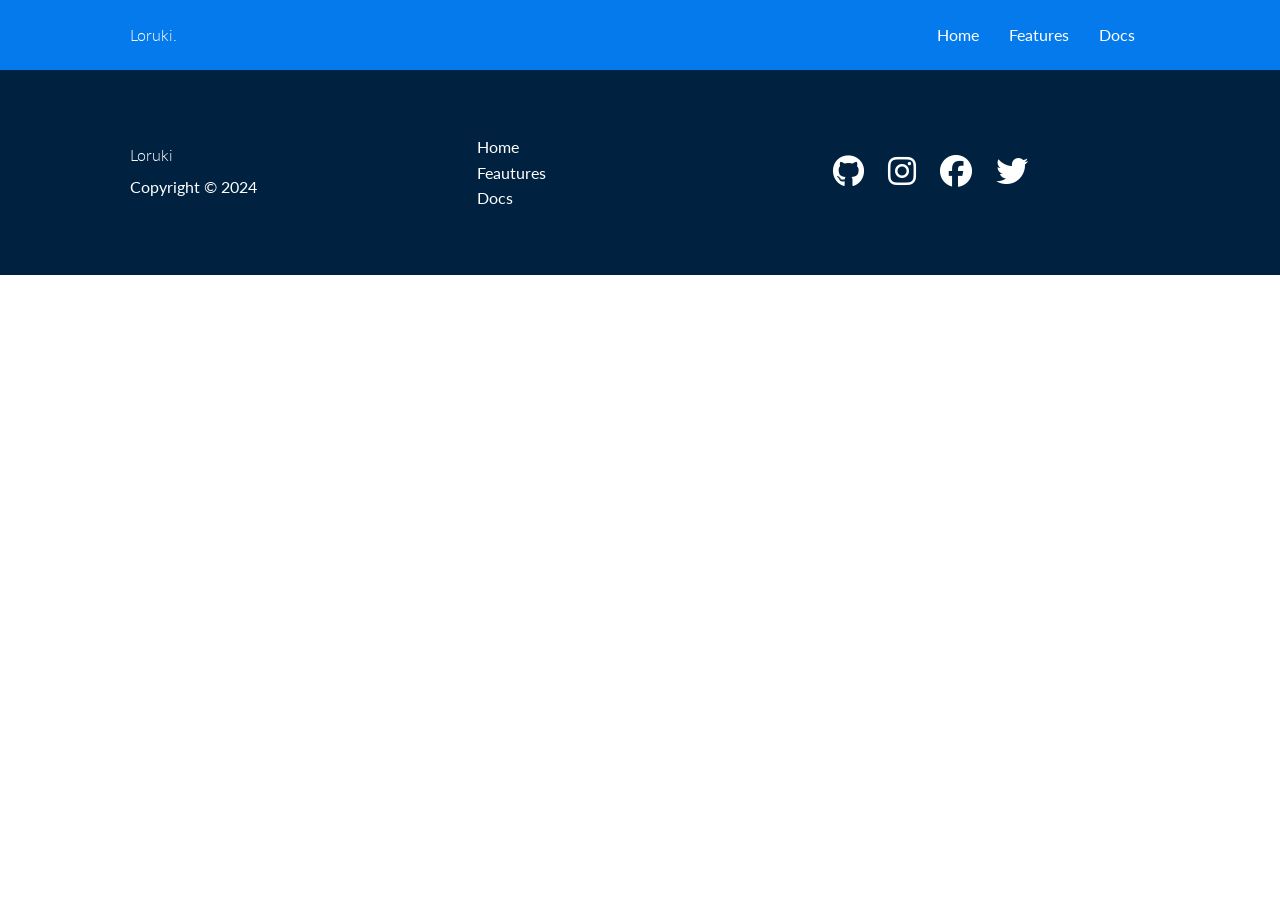
==== docs.html @ 044e7ea6 "created features page" ====
<!DOCTYPE html>
<html lang="en">
<head>
    <meta charset="UTF-8">
    <meta name="viewport" content="width=device-width, initial-scale=1.0">
    <!-- CDN LINKS -->
    <!-- FONT AWESOME -->
    <link rel="stylesheet" href="https://cdnjs.cloudflare.com/ajax/libs/font-awesome/6.5.2/css/all.min.css" integrity="sha512-SnH5WK+bZxgPHs44uWIX+LLJAJ9/2PkPKZ5QiAj6Ta86w+fsb2TkcmfRyVX3pBnMFcV7oQPJkl9QevSCWr3W6A==" crossorigin="anonymous" referrerpolicy="no-referrer" />
    <!-- LATO FONT LINK - GOOGLE FONTS -->
    <link rel="preconnect" href="https://fonts.googleapis.com">
<link rel="preconnect" href="https://fonts.gstatic.com" crossorigin>
<link href="https://fonts.googleapis.com/css2?family=Lato:wght@300&display=swap" rel="stylesheet">
    <!-- CSS LINKS -->
    <link rel="stylesheet" href="./assets/stylesheets/meyersreset.css">
    <link rel="stylesheet" href="./assets/stylesheets/styles.css">
    <link rel="stylesheet" href="./assets/stylesheets/utilities.css">
    <title>Loruki | Cloud Hosting for Everyone</title>

</head>
<body>
    <header>
        <div class="navbar">
            <div class="container flex">
                <h1 class="logo">Loruki.</h1>

                <nav>
                    <ul>
                        <li><a href="index.html">Home</a></li>
                        <li><a href="features.html">Features</a></li>
                        <li><a href="docs.html">Docs</a></li>
                    </ul>
                </nav>
            </div>
        </div>
    </header>
    
    <!-- Footer -->

    <footer class="footer bg-dark py-5">
        <div class="container grid grid-3">
            <div>
                <h1>Loruki</h1>
                <p>Copyright &copy; 2024</p>
            </div>
            
            <nav>
                <ul>
                    <li><a href="index.html">Home</a></li>
                    <li><a href="features.html">Feautures</a></li>
                    <li><a href="docs.html">Docs</a></li>
                </ul>
            </nav>
            
            <div class="social">
                <a href="#"><i class="fab fa-github fa-2x"></i></a>
                <a href="#"><i class="fab fa-instagram fa-2x"></i></a>
                <a href="#"><i class="fab fa-facebook fa-2x"></i></a>
                <a href="#"><i class="fab fa-twitter fa-2x"></i></a>
            </div>
        </div>
    </footer>
</body>
</html>
---- assets/stylesheets/meyersreset.css ----
/* http://meyerweb.com/eric/tools/css/reset/ 
   v2.0 | 20110126
   License: none (public domain)
*/

html, body, div, span, applet, object, iframe,
h1, h2, h3, h4, h5, h6, p, blockquote, pre,
a, abbr, acronym, address, big, cite, code,
del, dfn, em, img, ins, kbd, q, s, samp,
small, strike, strong, sub, sup, tt, var,
b, u, i, center,
dl, dt, dd, ol, ul, li,
fieldset, form, label, legend,
table, caption, tbody, tfoot, thead, tr, th, td,
article, aside, canvas, details, embed, 
figure, figcaption, footer, header, hgroup, 
menu, nav, output, ruby, section, summary,
time, mark, audio, video {
	margin: 0;
	padding: 0;
	border: 0;
	font-size: 100%;
	font: inherit;
	vertical-align: baseline;
}
/* HTML5 display-role reset for older browsers */
article, aside, details, figcaption, figure, 
footer, header, hgroup, menu, nav, section {
	display: block;
}
body {
	line-height: 1;
}
ol, ul {
	list-style: none;
}
blockquote, q {
	quotes: none;
}
blockquote:before, blockquote:after,
q:before, q:after {
	content: '';
	content: none;
}
table {
	border-collapse: collapse;
	border-spacing: 0;
}
---- assets/stylesheets/styles.css ----
:root {
    --primary-color: #047aed;
    --secondary-color: #1c3fa8;
    --dark-color: #002240;
    --light-color: #f4f4f4;
}

* {
    box-sizing: border-box;
}

body {
    font-family: "Lato", sans-serif;
    color: #333;
    line-height: 1.6;
}

h1,
h2 {
    font-weight: 300;
    line-height:  1.2;
    margin: 10px 0;
}

p{
    margin: 10px 0;
}

img {
    width: 100%;
}

a {
    text-decoration: none;
}
/* 
===========================================================

N A V B A R

===========================================================
*/

.navbar {
    background-color: var(--primary-color);
    color: #fff;
    height: 70px;
}

.navbar ul{
    display: flex;
}

.navbar .flex {
    justify-content: space-between;
}

.navbar a{
    color: #fff;
    padding: 10px;
    margin: 0 5px;
}

.navbar a:hover {
    border-bottom:  2px solid #fff;
}

.navbar .flex {
    justify-content: space-between;
}

/* 
===========================================================

S H O W C A S E

===========================================================
*/

.showcase{
    height: 400px;
    background-color: var(--primary-color);
    color: #fff;
    position: relative;
}

.showcase h1{
    font-size: 40px;
}

.showcase p {
    margin: 20px 0;
}

.showcase .grid {
    grid-template-columns: 50% 40%;
    overflow: visible;
    gap: 30px;
}

.showcase-form {
    position: relative;
    top: 60px;
    height: 350px;
    width: 400px;
    padding: 40px;
    z-index: 100;
}

.showcase-form .form-control{
    margin: 30px 0;
}

.showcase-form input[type='text'],
.showcase-form input[type='email'] {
    border: 0;
    border-bottom: 1px solid #b4becb;
    width: 100%;
    padding: 3px;
    font-size: 16px;
}

.showcase-form input:focus {
    outline: none;
}

.showcase::before,
.showcase::after {
    content:'';
    position: absolute;
    height: 100px;
    bottom: -70px;
    right: 0;
    left: 0;
    background: #fff;
    transform: skewY(-2deg);
    -webkit-transform: skewY(-2deg);
       -moz-transform: skewY(-2deg);
        -ms-transform: skewY(-2deg);
}

/* 
===========================================================

S T A T S

===========================================================
*/

.stats {
    padding-top: 100px;
}

.container .stats-heading {
    max-width: 500px;
    margin: auto;
}

.stats .grid h3 {
    font-size: 35px;
}

.stats .grid p {
    font-size: 20px;
    font-weight: bold;
}

/* 
===========================================================

C L I

===========================================================
*/

.cli .grid {
    grid-template-columns: repeat(3, 1fr);
    grid-template-rows: repeat (2, 1fr);
}

.cli .grid > *:first-child {
    grid-column: 1 / span 2;
    grid-row: 1 / span 2;
}

/* 
===========================================================

C L O U D

===========================================================
*/

.cloud .grid {
    grid-template-columns: 4fr 3fr;
}

/* 
===========================================================

L A N G U A G E S

===========================================================
*/

.languages .flex{
    flex-wrap: wrap;
}
.languages .card{
    text-align: center;
    margin: 18px 10px;
    transition: transform 0.2s ease-in;
}

.languages .card h4 {
    font-size: 20px;
    margin-bottom:  10px;
}

.languages .card:hover {
    transform: translateY(-15px);
}

/* 
===========================================================

F E A T U R E S

===========================================================
*/

.features-head img{
    width: 200px;
    justify-self: flex-end;
}

.features-sub-head img {
    width: 300px;
    justify-self: flex-end;
}

/* 
===========================================================

F O O T E R

===========================================================
*/

.footer .social a {
    margin: 0 10px;
}

/* 
===========================================================

T A B L E T S   &   U N D E R

===========================================================
*/

@media (max-width: 768px){

    .grid,
    .showcase .grid,
    .stats .grid,
    .cli .grid,
    .cloud .grid {
        grid-template-columns:  1fr;
        grid-template-rows: 1fr;
    }

    .showcase {
        height: auto;
    }

    .showcase-text {
        text-align: center;
        margin-top: 40px;
    }

    .showcase-form {
        justify-self: center;
        margin: auto;
    }

    .cli .grid > *:first-child {
        grid-column: 1;
        grid-row: 1;
    }
}

/* 
===========================================================

M O B I L E

===========================================================
*/

@media (max-width: 500px){
    .navbar {
        height: 110px;
    }

    .navbar .flex {
        flex-direction: column;
    }

    .navbar ul {
        padding: 10px;
        background-color: rgba(0,0,0, 0.1);
    }
}
---- assets/stylesheets/utilities.css ----
/* 
===========================================================

U T I L I T I E S

===========================================================
*/

.container {
    max-width: 1100px;
    margin: 0 auto;
    overflow: auto;

    padding: 0 40px;
}

.card {
    background-color: #fff;
    color: #333;
    border-radius: 10px;
    box-shadow: 0 3px 10px rgba(0,0,0,0.3);                    
    padding: 20px;
    margin: 10px;
}

.btn {
    display: inline-block;
    padding: 10px 30px;
    cursor: pointer;
    background: var(--primary-color);
    color: #fff;
    border: none;
    border-radius: 5px;
}

.btn-outline{
    background-color: transparent;
    border: 1px #fff solid;
}

.btn:hover{
    transform: scale(0.98);
}

/* Backgrounds & Colored Buttons */

.bg-primary,
.btn-primary {
    background-color: var(--primary-color);
    color: #fff;
}

.bg-secondary,
.btn-secondary {
    background-color: var(--secondary-color);
    color: #fff;
}

.bg-dark,
.btn-dark {
    background-color: var(--dark-color);
    color: #fff;
}

.bg-primary a,
.btn-primary a,
.bg-secondary a, 
.btn-secondary a,
.bg-dark a,
.btn-dark a {
    color: #fff;
}

.bg-light,
.btn-light {
    background-color: var(--light-color);
    color: #333;
}

/* Text Sizes */

.lead {
    font-size: 20px;
}

.sm {
    font-size: 1rem;
}

.md {
    font-size: 2rem;
}

.lg {
    font-size: 3rem;
}

.xl {
    font-size: 4rem;
}

.text-center {
    text-align: center;
}

.flex {
    display: flex;
    justify-content: center;
    align-items: center;
    height: 100%
}

.grid {
    display: grid;
    grid-template-columns: 49% 49%;
    gap: 20px;
    justify-content: center;
    align-items: center;
}

.grid-3 {
    grid-template-columns: repeat(3, 1fr);
}

/*===== Margins on the Y-Axis =====*/

.my-1{
    margin: 1rem 0;
}

.my-2{
    margin: 1.5rem 0; 
}

.my-3{
    margin: 2rem 0;
}

.my-4{
    margin: 3rem 0;
}

.my-5 {
    margin: 4rem 0;
}


/*===== Margins all around =====*/

.m-1{
    margin: 1rem;
}

.m-2{
    margin: 1.5rem; 
}

.m-3{
    margin: 2rem;
}

.m-4{
    margin: 3rem;
}

.m-5 {
    margin: 4rem;
}

/*===== Padding on the Y-Axis =====*/

.py-1{
    padding: 1rem 0;
}

.py-2{
    padding: 1.5rem 0; 
}

.py-3{
    padding: 2rem 0;
}

.py-4{
    padding: 3rem 0;
}

.py-5 {
    padding: 4rem 0;
}

/* Padding all around */
.p-1{
    padding: 1rem;
}

.p-2{
    padding: 1.5rem; 
}

.p-3{
    padding: 2rem;
}

.p-4{
    padding: 3rem;
}

.p-5 {
    padding: 4rem;
}
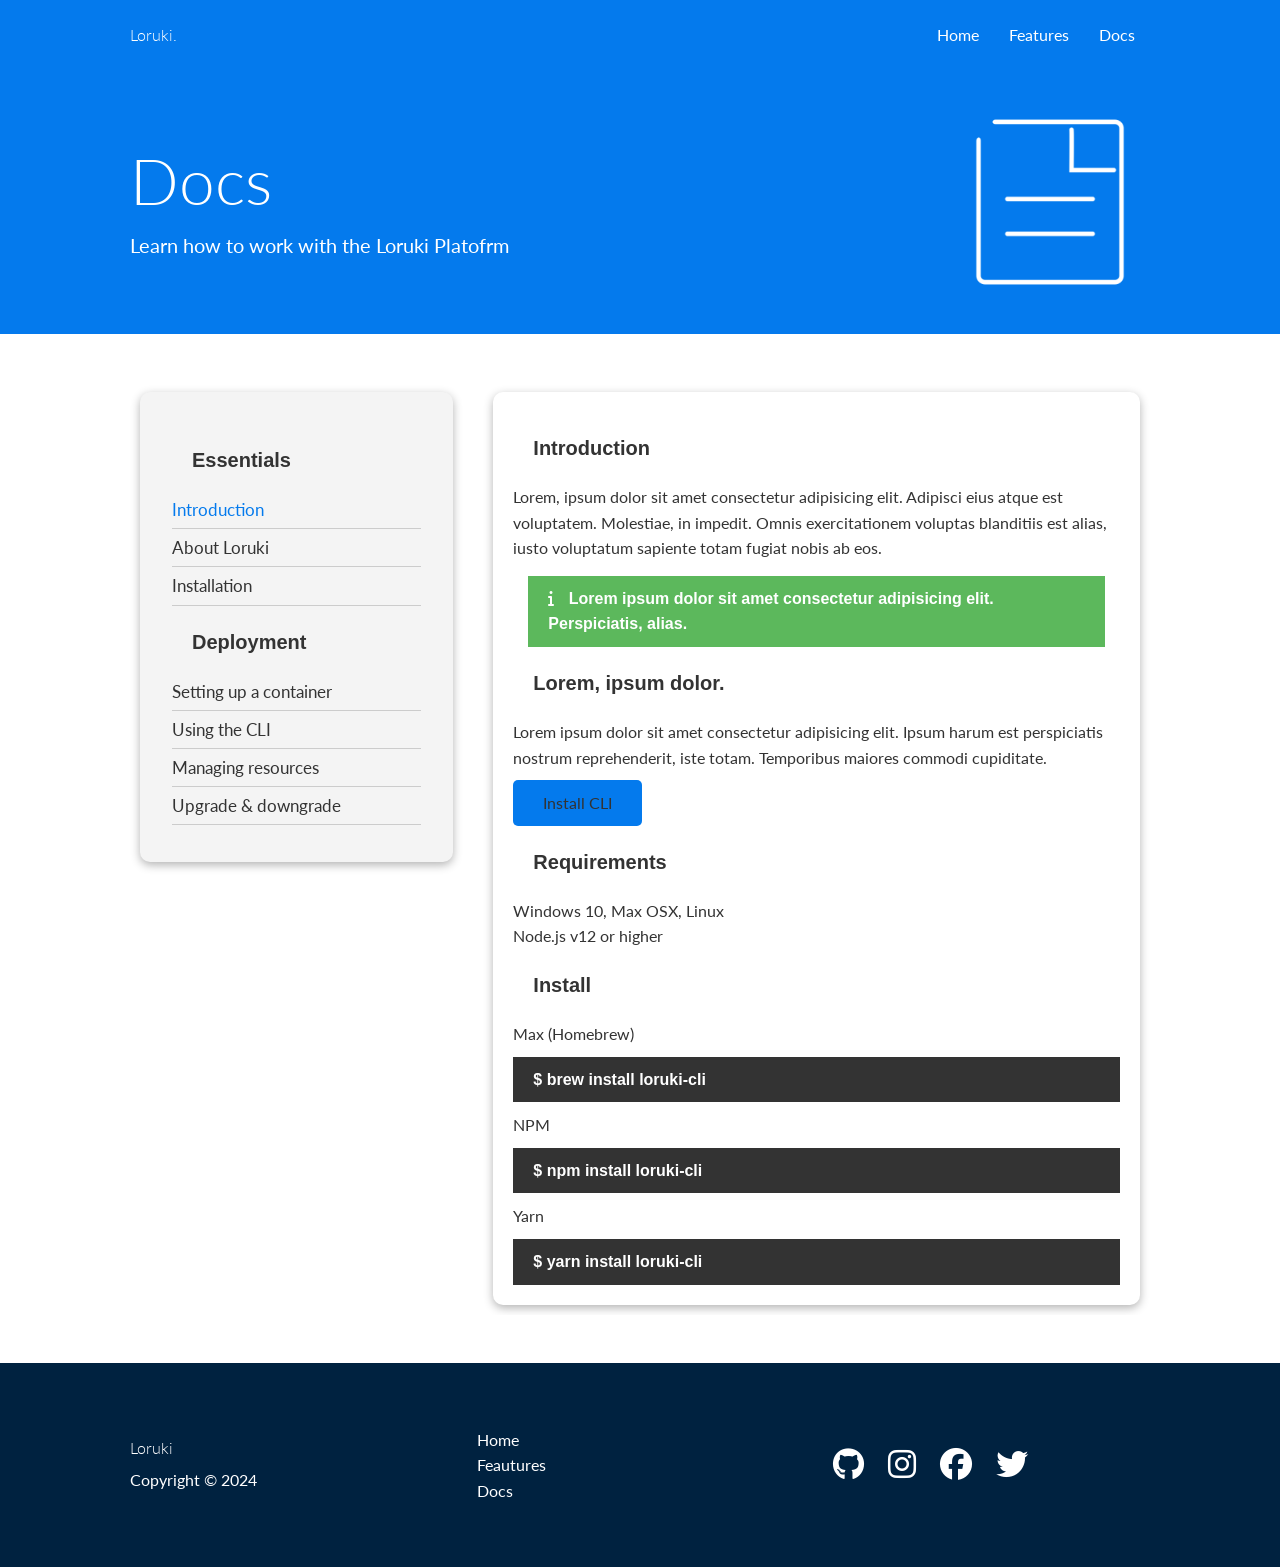
==== commit acda27b2: "completed docs page" ====
--- a/docs.html
+++ b/docs.html
@@ -34,6 +34,81 @@
         </div>
     </header>
     
+    <!-- Head -->
+
+    <section class="docs-head bg-primary py-3">
+        <div class="container grid">
+            <div>
+                <h1 class="xl">Docs</h1>
+                <p class="lead">
+                    Learn how to work with the Loruki Platofrm
+                </p>
+            </div>
+            <img src="./assets/images/docs.png" alt="">
+        </div>
+    </section>
+
+
+    <!-- Docs Main -->
+
+    <section class="docs-main my-4">
+        <div class="container grid">
+            <div class="card bg-light p-3">
+                <h3 class="my-2">Essentials</h3>
+                <nav>
+                    <ul>
+                        <li><a id="text-primary" href="">Introduction</a></li>
+                        <li><a href="">About Loruki</a></li>
+                        <li><a href="">Installation</a></li>
+                    </ul>
+                </nav>
+
+                <h3 class="my-2">Deployment</h3>
+                <nav>
+                    <ul>
+                        <li><a href="">Setting up a container</a></li>
+                        <li><a href="">Using the CLI</a></li>
+                        <li><a href="">Managing resources</a></li>
+                        <li><a href="">Upgrade & downgrade</a></li>
+                    </ul>
+                </nav>
+
+            </div>
+            <div class="card">
+                <h3>Introduction</h3>
+                <p>Lorem, ipsum dolor sit amet consectetur adipisicing elit. 
+                    Adipisci eius atque est voluptatem. Molestiae, in impedit.
+                     Omnis exercitationem voluptas blanditiis est alias,
+                      iusto voluptatum sapiente totam fugiat nobis ab eos.
+                </p>
+
+                <div class="alert alert-success">
+                    <i class="fas fa-info"></i> Lorem ipsum dolor sit amet consectetur adipisicing elit. Perspiciatis, alias.
+                </div>
+                
+                <h3>Lorem, ipsum dolor.</h3>
+                <p>Lorem ipsum dolor sit amet consectetur adipisicing elit. Ipsum harum est perspiciatis nostrum reprehenderit, 
+                    iste totam. Temporibus maiores commodi cupiditate.
+                </p>
+                <a href="#" class="btn btn-primary">Install CLI</a>
+
+                <h3>Requirements</h3>
+                <ul>
+                    <li>Windows 10, Max OSX, Linux</li>
+                    <li>Node.js v12 or higher</li>
+                </ul>
+                
+                <h3>Install</h3>
+                <p>Max (Homebrew)</p>
+                <pre><code>$ brew install loruki-cli</code></pre>
+                <p>NPM</p>
+                <pre><code>$ npm install loruki-cli</code></pre>
+                <p>Yarn</p>
+                <pre><code>$ yarn install loruki-cli</code></pre>
+            </div>
+        </div>
+    </section>
+    
     <!-- Footer -->
 
     <footer class="footer bg-dark py-5">
--- a/assets/stylesheets/styles.css
+++ b/assets/stylesheets/styles.css
@@ -3,6 +3,8 @@
     --secondary-color: #1c3fa8;
     --dark-color: #002240;
     --light-color: #f4f4f4;
+    --success-color: #5cb85c;
+    --error-color: #d9534f;
 }
 
 * {
@@ -32,6 +34,13 @@
 
 a {
     text-decoration: none;
+}
+
+code, pre {
+    background-color: #333;
+    color: #fff;
+    padding: 10px;
+    font-weight: bold;
 }
 /* 
 ===========================================================
@@ -229,7 +238,8 @@
 ===========================================================
 */
 
-.features-head img{
+.features-head img,
+.docs-head img{
     width: 200px;
     justify-self: flex-end;
 }
@@ -238,6 +248,63 @@
     width: 300px;
     justify-self: flex-end;
 }
+
+.features-main  .card > i{
+    margin-right: 20px;
+}
+
+.features-main .grid {
+    padding: 30px;
+}
+
+.features-main .grid > *:first-child {
+    grid-column: 1 / span 3;;
+}
+
+.features-main .grid > *:nth-child(2) {
+    grid-column: 1 / span 2;;
+}
+
+/* 
+===========================================================
+
+D O C S
+
+===========================================================
+*/
+
+.docs-main h3 {
+    font-size: 20px;
+    font-weight: bold;
+    margin: 20px
+}
+
+.docs-main .grid {
+    grid-template-columns: 1fr 2fr;
+    align-items: flex-start;
+    text-decoration: none;
+}
+
+.docs-main nav li {
+    font-size: 17px;
+    padding-bottom: 5px;
+    margin-bottom: 5px;
+    border-bottom: 1px #ccc solid;
+
+}
+
+.docs-main a {
+    text-decoration: none;
+    color: #333;
+}
+.docs-main a:hover{
+    font-weight: bold;
+}
+
+#text-primary {
+    color: var(--primary-color);
+}
+
 
 /* 
 ===========================================================
--- a/assets/stylesheets/utilities.css
+++ b/assets/stylesheets/utilities.css
@@ -62,6 +62,12 @@
     color: #fff;
 }
 
+.bg-light,
+.btn-light {
+    background-color: var(--light-color);
+    color: #333;
+}
+
 .bg-primary a,
 .btn-primary a,
 .bg-secondary a, 
@@ -71,10 +77,21 @@
     color: #fff;
 }
 
-.bg-light,
-.btn-light {
-    background-color: var(--light-color);
-    color: #333;
+/* Text Colors */
+.text-primary {
+    color: var(--primary-color);
+}
+
+.text-secondary {
+    color: var(--secondary-color);
+}
+
+.text-dark {
+    color: var(--dark-color);
+}
+
+.text-light {
+    color: var(--light-color);
 }
 
 /* Text Sizes */
@@ -101,6 +118,29 @@
 
 .text-center {
     text-align: center;
+}
+
+/* Alert */
+
+.alert {
+    background-color: var(--light-color);
+    padding: 10px 20px;
+    font-weight: bold;
+    margin: 15px;
+}
+
+.alert i {
+    margin-right: 10px;
+}
+
+.alert-success{
+    background-color: var(--success-color);
+    color: #fff;
+}
+
+.alert-error {
+    background-color: var(--error-color);
+    color: #fff;
 }
 
 .flex {
